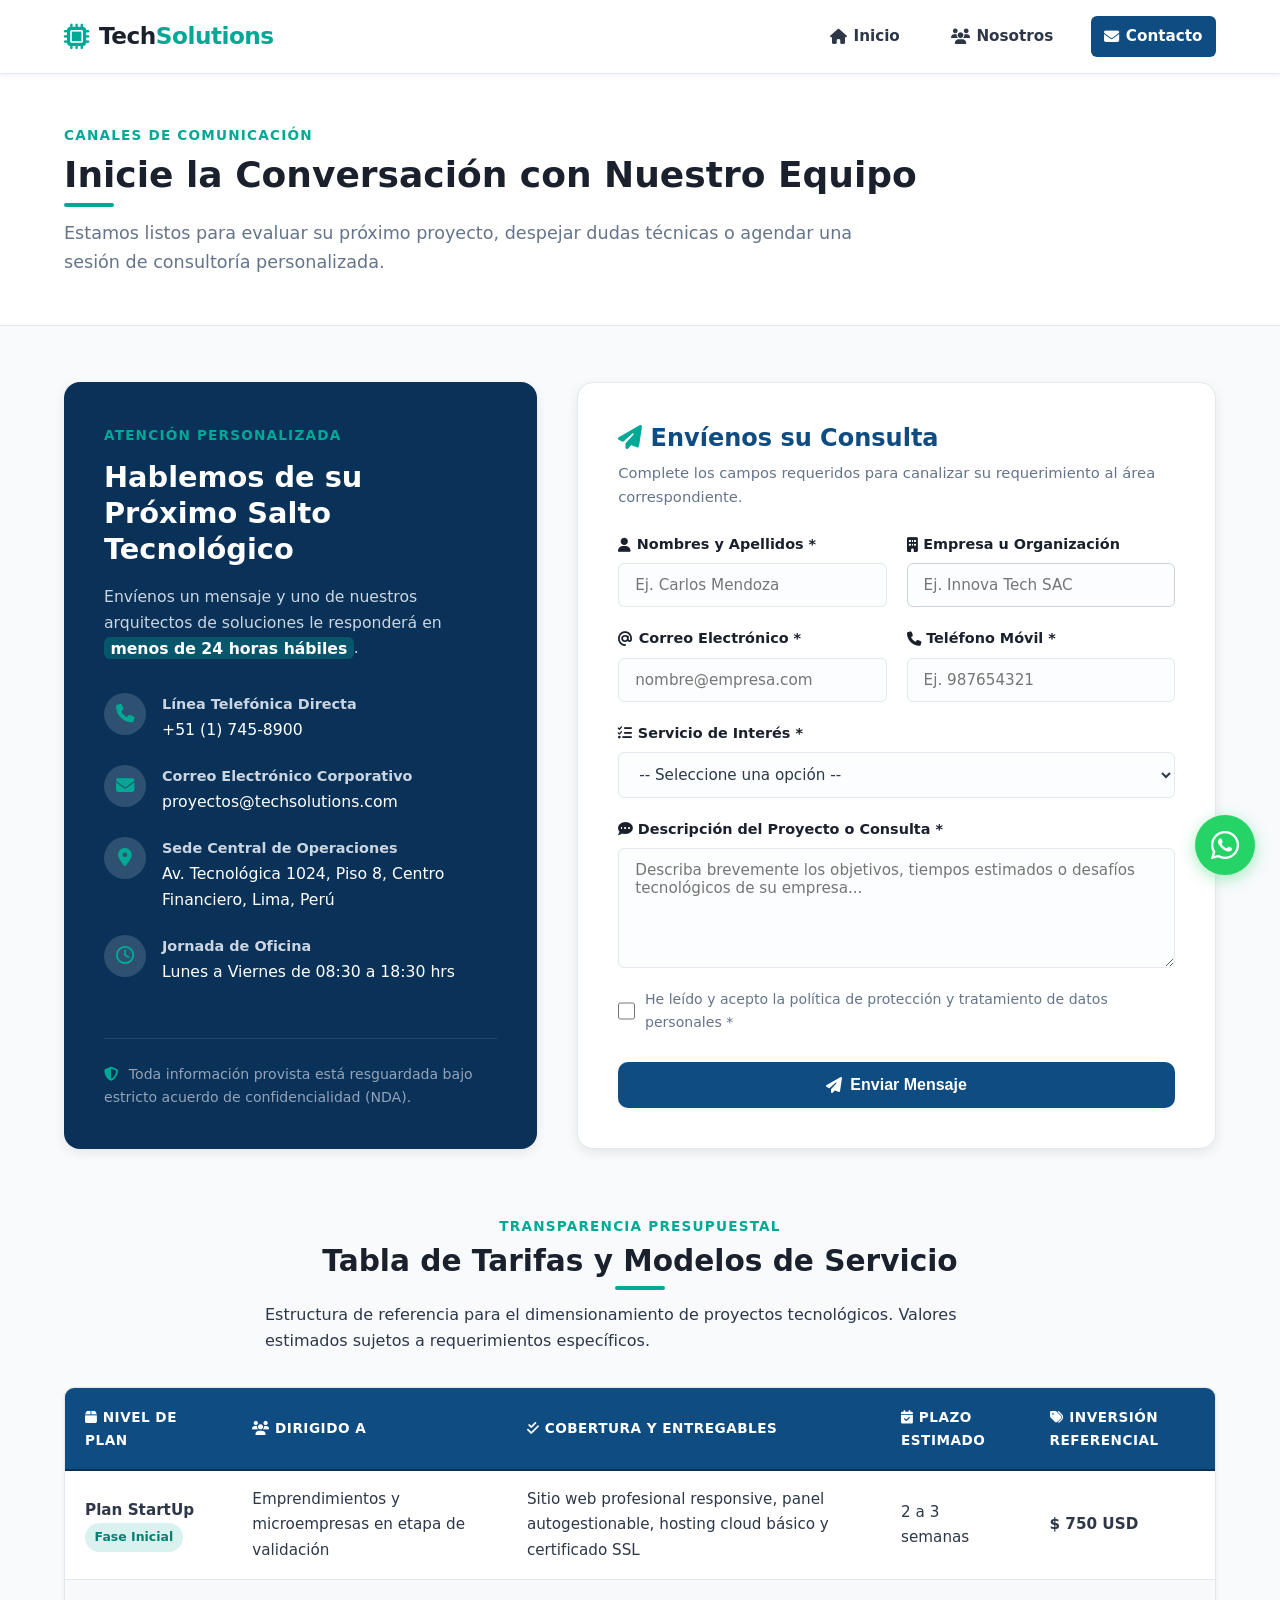
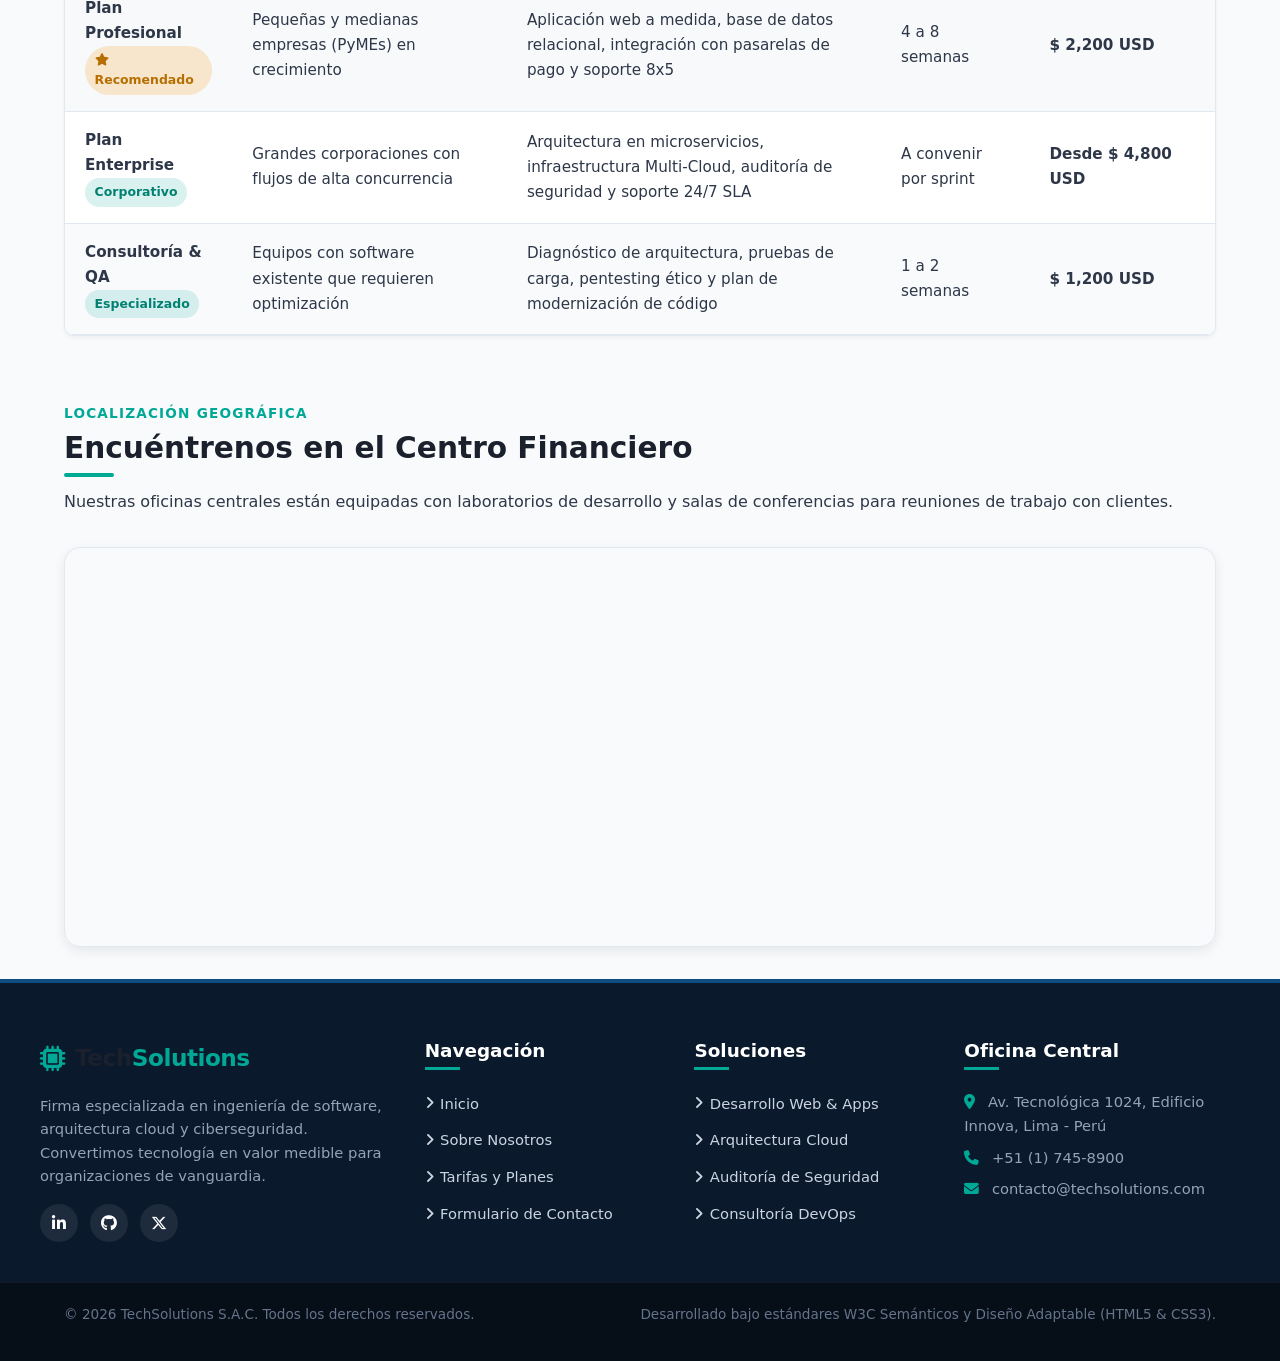
==== proyecto-web/contacto.html @ f9ad928d "Initial commit: Proyecto Web TechSolutions - Examen Final" ====
<!DOCTYPE html>
<html lang="es">
<head>
  <!-- Metadatos Básicos y de Codificación (T02) -->
  <meta charset="UTF-8">
  <meta name="viewport" content="width=device-width, initial-scale=1.0">
  <meta name="description" content="Póngase en contacto con TechSolutions: Consulte nuestros planes de tarifas, solicite una cotización personalizada o visítenos en nuestras oficinas.">
  <meta name="keywords" content="TechSolutions, contacto, cotización, tarifas de desarrollo, presupuesto de software, soporte técnico">
  <meta name="author" content="TechSolutions Inc.">
  
  <title>TechSolutions | Contacto, Tarifas y Ubicación</title>

  <!-- Biblioteca de Íconos Font Awesome (T04) -->
  <link rel="stylesheet" href="https://cdnjs.cloudflare.com/ajax/libs/font-awesome/6.5.1/css/all.min.css" integrity="sha512-DTOQO9RWCH3ppGqcWaEA1BIZOC6xxalwEsw9c2QQeAIftl+Vegovlnee1c9QX4TctnWMn13TZye+giMm8e2LwA==" crossorigin="anonymous" referrerpolicy="no-referrer">

  <!-- Hoja de Estilos Externa Única (T01 - T10) -->
  <link rel="stylesheet" href="css/style.css">
</head>
<body>

  <!-- ======================================================================
       CABECERA Y MENÚ DE NAVEGACIÓN (T05, T06: STICKY, T07: SEMÁNTICA)
       ====================================================================== -->
  <header class="site-header">
    <div class="container header-container">
      <!-- Logotipo Institucional -->
      <a href="index.html" class="brand-logo" aria-label="Página de inicio de TechSolutions">
        <i class="fa-solid fa-microchip"></i>
        <span>Tech<span style="color: var(--color-secondary);">Solutions</span></span>
      </a>

      <!-- Menú de Navegación Interactivo (T05) -->
      <nav class="main-nav" aria-label="Navegación principal">
        <ul>
          <li>
            <a href="index.html">
              <i class="fa-solid fa-house"></i> Inicio
            </a>
          </li>
          <li>
            <a href="nosotros.html">
              <i class="fa-solid fa-users"></i> Nosotros
            </a>
          </li>
          <li>
            <a href="contacto.html" class="active">
              <i class="fa-solid fa-envelope"></i> Contacto
            </a>
          </li>
        </ul>
      </nav>
    </div>
  </header>

  <!-- ======================================================================
       ENCABEZADO DE SECCIÓN / HERO
       ====================================================================== -->
  <section class="about-hero">
    <div class="container">
      <span class="section-tag">Canales de Comunicación</span>
      <h1 class="section-title">Inicie la Conversación con Nuestro Equipo</h1>
      <p style="max-width: 800px; color: var(--color-text-muted); font-size: 1.1rem;">
        Estamos listos para evaluar su próximo proyecto, despejar dudas técnicas o agendar una sesión de consultoría personalizada.
      </p>
    </div>
  </section>

  <!-- ======================================================================
       CONTENIDO PRINCIPAL (T07: MAIN, SECTION, FORMULARIO, TABLA, MAPA)
       ====================================================================== -->
  <main class="container">

    <!-- SECCIÓN 1: DATOS DE CONTACTO Y FORMULARIO (T04, T06, T08) -->
    <section class="contact-layout-grid" aria-label="Formulario y datos de contacto">
      
      <!-- Tarjeta de Información Directa -->
      <div class="contact-info-card">
        <div>
          <span class="section-tag" style="color: var(--color-secondary);">Atención Personalizada</span>
          <h2 style="font-size: 1.8rem; margin-top: 0.5rem;">Hablemos de su Próximo Salto Tecnológico</h2>
          <p style="color: #cbd5e1; font-size: 0.98rem; margin-top: 1rem;">
            Envíenos un mensaje y uno de nuestros arquitectos de soluciones le responderá en <span class="destacado" style="background: rgba(0, 168, 150, 0.3); color: #ffffff;">menos de 24 horas hábiles</span>.
          </p>

          <!-- Métodos de contacto directo con Font Awesome -->
          <ul class="contact-methods">
            <li class="contact-method-item">
              <i class="fa-solid fa-phone"></i>
              <div>
                <strong>Línea Telefónica Directa</strong>
                <span>+51 (1) 745-8900</span>
              </div>
            </li>
            <li class="contact-method-item">
              <i class="fa-solid fa-envelope"></i>
              <div>
                <strong>Correo Electrónico Corporativo</strong>
                <a href="mailto:proyectos@techsolutions.com">proyectos@techsolutions.com</a>
              </div>
            </li>
            <li class="contact-method-item">
              <i class="fa-solid fa-location-dot"></i>
              <div>
                <strong>Sede Central de Operaciones</strong>
                <span>Av. Tecnológica 1024, Piso 8, Centro Financiero, Lima, Perú</span>
              </div>
            </li>
            <li class="contact-method-item">
              <i class="fa-regular fa-clock"></i>
              <div>
                <strong>Jornada de Oficina</strong>
                <span>Lunes a Viernes de 08:30 a 18:30 hrs</span>
              </div>
            </li>
          </ul>
        </div>

        <div style="padding-top: 1.5rem; border-top: 1px solid rgba(255, 255, 255, 0.1);">
          <p style="font-size: 0.88rem; color: #94a3b8; margin: 0;">
            <i class="fa-solid fa-shield-halved" style="color: var(--color-secondary); margin-right: 0.4rem;"></i>
            Toda información provista está resguardada bajo estricto acuerdo de confidencialidad (NDA).
          </p>
        </div>
      </div>

      <!-- Formulario de Contacto (T08: Controles input, select, textarea, label y validaciones nativas) -->
      <div class="form-container">
        <h3 style="color: var(--color-primary); font-size: 1.5rem; margin-bottom: 0.5rem;">
          <i class="fa-solid fa-paper-plane" style="color: var(--color-secondary);"></i> Envíenos su Consulta
        </h3>
        <p style="font-size: 0.92rem; color: var(--color-text-muted); margin-bottom: 1.5rem;">
          Complete los campos requeridos para canalizar su requerimiento al área correspondiente.
        </p>

        <form class="contact-form" action="#" method="POST" onsubmit="event.preventDefault(); alert('¡Gracias por comunicarse con TechSolutions! Hemos recibido su consulta y un especialista lo contactará a la brevedad.');">
          
          <!-- Fila Nombre y Apellidos -->
          <div class="form-group-row">
            <div class="form-group">
              <label for="nombres">
                <i class="fa-solid fa-user"></i> Nombres y Apellidos *
              </label>
              <input 
                type="text" 
                id="nombres" 
                name="nombres" 
                class="form-control" 
                placeholder="Ej. Carlos Mendoza" 
                required 
                minlength="3" 
                maxlength="80" 
                autocomplete="name">
            </div>

            <div class="form-group">
              <label for="empresa">
                <i class="fa-solid fa-building"></i> Empresa u Organización
              </label>
              <input 
                type="text" 
                id="empresa" 
                name="empresa" 
                class="form-control" 
                placeholder="Ej. Innova Tech SAC" 
                autocomplete="organization">
            </div>
          </div>

          <!-- Fila Correo y Teléfono -->
          <div class="form-group-row">
            <div class="form-group">
              <label for="correo">
                <i class="fa-solid fa-at"></i> Correo Electrónico *
              </label>
              <input 
                type="email" 
                id="correo" 
                name="correo" 
                class="form-control" 
                placeholder="nombre@empresa.com" 
                required 
                autocomplete="email">
            </div>

            <div class="form-group">
              <label for="telefono">
                <i class="fa-solid fa-phone"></i> Teléfono Móvil *
              </label>
              <input 
                type="tel" 
                id="telefono" 
                name="telefono" 
                class="form-control" 
                placeholder="Ej. 987654321" 
                pattern="[0-9]{9,15}" 
                title="Ingrese entre 9 y 15 dígitos numéricos" 
                required 
                autocomplete="tel">
            </div>
          </div>

          <!-- Selector de Servicio (<select>) -->
          <div class="form-group">
            <label for="servicio">
              <i class="fa-solid fa-list-check"></i> Servicio de Interés *
            </label>
            <select id="servicio" name="servicio" class="form-control" required>
              <option value="" disabled selected>-- Seleccione una opción --</option>
              <option value="software">Desarrollo de Software a Medida</option>
              <option value="cloud">Cloud Computing &amp; Migración DevOps</option>
              <option value="seguridad">Auditoría de Ciberseguridad &amp; Pentesting</option>
              <option value="datos">Inteligencia Artificial y Analítica de Datos</option>
              <option value="soporte">Soporte Continuo &amp; Mantenimiento IT</option>
              <option value="otro">Otra consulta técnica</option>
            </select>
          </div>

          <!-- Cuadro de Texto (<textarea>) -->
          <div class="form-group">
            <label for="mensaje">
              <i class="fa-solid fa-comment-dots"></i> Descripción del Proyecto o Consulta *
            </label>
            <textarea 
              id="mensaje" 
              name="mensaje" 
              class="form-control" 
              rows="4" 
              placeholder="Describa brevemente los objetivos, tiempos estimados o desafíos tecnológicos de su empresa..." 
              required 
              minlength="15"></textarea>
          </div>

          <!-- Checkbox de Políticas de Privacidad -->
          <label class="checkbox-group">
            <input type="checkbox" id="terminos" name="terminos" required>
            <span>He leído y acepto la política de protección y tratamiento de datos personales *</span>
          </label>

          <!-- Botón de Envío con Efectos y Hover -->
          <button type="submit" class="btn btn-primary" style="margin-top: 0.5rem;">
            <i class="fa-solid fa-paper-plane"></i> Enviar Mensaje
          </button>

        </form>
      </div>

    </section>

    <!-- SECCIÓN 2: TABLA DE TARIFAS Y PLANES (T08: TABLE, THEAD, TBODY) -->
    <section class="pricing-section" aria-label="Planes y tarifas de servicios">
      <div class="section-header text-center">
        <span class="section-tag">Transparencia Presupuestal</span>
        <h2 class="section-title text-center">Tabla de Tarifas y Modelos de Servicio</h2>
        <p style="max-width: 750px; margin: 0 auto;">
          Estructura de referencia para el dimensionamiento de proyectos tecnológicos. Valores estimados sujetos a requerimientos específicos.
        </p>
      </div>

      <!-- Contenedor Responsive para Tabla -->
      <div class="table-responsive" style="margin-top: 2rem;">
        <table class="pricing-table">
          <thead>
            <tr>
              <th scope="col"><i class="fa-solid fa-box"></i> Nivel de Plan</th>
              <th scope="col"><i class="fa-solid fa-users"></i> Dirigido A</th>
              <th scope="col"><i class="fa-solid fa-check-double"></i> Cobertura y Entregables</th>
              <th scope="col"><i class="fa-solid fa-calendar-check"></i> Plazo Estimado</th>
              <th scope="col"><i class="fa-solid fa-tags"></i> Inversión Referencial</th>
            </tr>
          </thead>
          <tbody>
            <tr>
              <td>
                <strong>Plan StartUp</strong><br>
                <span class="pricing-tag">Fase Inicial</span>
              </td>
              <td>Emprendimientos y microempresas en etapa de validación</td>
              <td>Sitio web profesional responsive, panel autogestionable, hosting cloud básico y certificado SSL</td>
              <td>2 a 3 semanas</td>
              <td><strong>$ 750 USD</strong></td>
            </tr>

            <tr style="background-color: rgba(15, 76, 129, 0.03);">
              <td>
                <strong>Plan Profesional</strong><br>
                <span class="pricing-tag featured"><i class="fa-solid fa-star"></i> Recomendado</span>
              </td>
              <td>Pequeñas y medianas empresas (PyMEs) en crecimiento</td>
              <td>Aplicación web a medida, base de datos relacional, integración con pasarelas de pago y soporte 8x5</td>
              <td>4 a 8 semanas</td>
              <td><strong>$ 2,200 USD</strong></td>
            </tr>

            <tr>
              <td>
                <strong>Plan Enterprise</strong><br>
                <span class="pricing-tag">Corporativo</span>
              </td>
              <td>Grandes corporaciones con flujos de alta concurrencia</td>
              <td>Arquitectura en microservicios, infraestructura Multi-Cloud, auditoría de seguridad y soporte 24/7 SLA</td>
              <td>A convenir por sprint</td>
              <td><strong>Desde $ 4,800 USD</strong></td>
            </tr>

            <tr>
              <td>
                <strong>Consultoría &amp; QA</strong><br>
                <span class="pricing-tag">Especializado</span>
              </td>
              <td>Equipos con software existente que requieren optimización</td>
              <td>Diagnóstico de arquitectura, pruebas de carga, pentesting ético y plan de modernización de código</td>
              <td>1 a 2 semanas</td>
              <td><strong>$ 1,200 USD</strong></td>
            </tr>
          </tbody>
        </table>
      </div>
    </section>

    <!-- SECCIÓN 3: MAPA INTERACTIVO GOOGLE MAPS (T07 & T08: IFRAME) -->
    <section class="map-section" aria-label="Ubicación física en el mapa">
      <div class="section-header">
        <span class="section-tag">Localización Geográfica</span>
        <h2 class="section-title">Encuéntrenos en el Centro Financiero</h2>
        <p>
          Nuestras oficinas centrales están equipadas con laboratorios de desarrollo y salas de conferencias para reuniones de trabajo con clientes.
        </p>
      </div>

      <!-- Iframe de Google Maps -->
      <div class="map-wrapper">
        <iframe 
          src="https://www.google.com/maps/embed?pb=!1m18!1m12!1m3!1d3901.4428054948834!2d-77.03452652399238!3d-12.096924442562473!2m3!1f0!2f0!3f0!3m2!1i1024!2i768!4f13.1!3m3!1m2!1s0x9105c86510d9f7ad%3A0x6b7724128eb01e4a!2sSan%20Isidro%20Financiero%2C%20Lima!5e0!3m2!1ses!2spe!4v1700000000000!5m2!1ses!2spe" 
          title="Ubicación de las oficinas centrales de TechSolutions en Google Maps" 
          allowfullscreen="" 
          loading="lazy" 
          referrerpolicy="no-referrer-when-downgrade">
        </iframe>
      </div>
    </section>

  </main>

  <!-- ======================================================================
       BOTÓN FLOTANTE DE WHATSAPP (T06: POSITION FIXED)
       ====================================================================== -->
  <a 
    href="https://wa.me/51999999999?text=Hola%20TechSolutions,%20deseo%20solicitar%20un%20presupuesto%20o%20cotización" 
    class="whatsapp-float" 
    target="_blank" 
    rel="noopener noreferrer" 
    title="Chatear por WhatsApp con un especialista" 
    aria-label="Contactar por WhatsApp">
    <i class="fa-brands fa-whatsapp"></i>
  </a>

  <!-- ======================================================================
       PIE DE PÁGINA INSTITUCIONAL (T07: FOOTER, T05: ENLACES)
       ====================================================================== -->
  <footer class="site-footer">
    <div class="container footer-top">
      <div class="footer-grid">
        
        <!-- Columna 1: Perfil Corporativo -->
        <div class="footer-col">
          <div class="brand-logo" style="color: #ffffff; margin-bottom: 1rem;">
            <i class="fa-solid fa-microchip" style="color: var(--color-secondary);"></i>
            <span>Tech<span style="color: var(--color-secondary);">Solutions</span></span>
          </div>
          <p>
            Firma especializada en ingeniería de software, arquitectura cloud y ciberseguridad. Convertimos tecnología en valor medible para organizaciones de vanguardia.
          </p>
          <div class="footer-social-links">
            <a href="https://linkedin.com" target="_blank" rel="noopener noreferrer" class="social-icon" aria-label="LinkedIn">
              <i class="fa-brands fa-linkedin-in"></i>
            </a>
            <a href="https://github.com" target="_blank" rel="noopener noreferrer" class="social-icon" aria-label="GitHub">
              <i class="fa-brands fa-github"></i>
            </a>
            <a href="https://twitter.com" target="_blank" rel="noopener noreferrer" class="social-icon" aria-label="Twitter X">
              <i class="fa-brands fa-x-twitter"></i>
            </a>
          </div>
        </div>

        <!-- Columna 2: Navegación Rápida -->
        <div class="footer-col">
          <h3>Navegación</h3>
          <ul class="footer-links">
            <li><a href="index.html"><i class="fa-solid fa-angle-right"></i> Inicio</a></li>
            <li><a href="nosotros.html"><i class="fa-solid fa-angle-right"></i> Sobre Nosotros</a></li>
            <li><a href="contacto.html"><i class="fa-solid fa-angle-right"></i> Tarifas y Planes</a></li>
            <li><a href="contacto.html"><i class="fa-solid fa-angle-right"></i> Formulario de Contacto</a></li>
          </ul>
        </div>

        <!-- Columna 3: Servicios Destacados -->
        <div class="footer-col">
          <h3>Soluciones</h3>
          <ul class="footer-links">
            <li><a href="index.html"><i class="fa-solid fa-angle-right"></i> Desarrollo Web &amp; Apps</a></li>
            <li><a href="index.html"><i class="fa-solid fa-angle-right"></i> Arquitectura Cloud</a></li>
            <li><a href="index.html"><i class="fa-solid fa-angle-right"></i> Auditoría de Seguridad</a></li>
            <li><a href="index.html"><i class="fa-solid fa-angle-right"></i> Consultoría DevOps</a></li>
          </ul>
        </div>

        <!-- Columna 4: Contacto Institucional -->
        <div class="footer-col">
          <h3>Oficina Central</h3>
          <p style="margin-bottom: 0.5rem;">
            <i class="fa-solid fa-location-dot" style="color: var(--color-secondary); margin-right: 0.5rem;"></i>
            Av. Tecnológica 1024, Edificio Innova, Lima - Perú
          </p>
          <p style="margin-bottom: 0.5rem;">
            <i class="fa-solid fa-phone" style="color: var(--color-secondary); margin-right: 0.5rem;"></i>
            +51 (1) 745-8900
          </p>
          <p>
            <i class="fa-solid fa-envelope" style="color: var(--color-secondary); margin-right: 0.5rem;"></i>
            contacto@techsolutions.com
          </p>
        </div>

      </div>
    </div>

    <!-- Subpie de Copyright -->
    <div class="footer-bottom">
      <div class="container footer-bottom-content">
        <p>&copy; 2026 TechSolutions S.A.C. Todos los derechos reservados.</p>
        <p>Desarrollado bajo estándares W3C Semánticos y Diseño Adaptable (HTML5 &amp; CSS3).</p>
      </div>
    </div>
  </footer>

</body>
</html>
---- proyecto-web/css/style.css ----
/* ==========================================================================
   TechSolutions - Hoja de Estilos Principal (style.css)
   Cumplimiento de Temas T01 al T10:
   - T01 & T10: Reseteo global, variables CSS (:root), CSS Grid, Flexbox y Media Queries.
   - T02 & T03: Tipografía, jerarquía visual, line-height, text-align y resaltados.
   - T04: Bordes, border-radius, box-shadow e integración de íconos.
   - T05: Menús interactivos, hipervínculos y listas estilizadas.
   - T06: Los 5 tipos de posicionamiento (static, relative, absolute, fixed, sticky),
     transiciones, transform (scale, translate), opacidad y filter: grayscale().
   - T07 & T08: Semántica, contenedores iframe, maquetación de formularios y tablas.
   ========================================================================== */

/* --------------------------------------------------------------------------
   T01 & T10: VARIABLES CSS (:root) Y RESETEO GLOBAL
   -------------------------------------------------------------------------- */
:root {
  /* Paleta de colores corporativos */
  --color-primary: #0f4c81;        /* Azul corporativo clásico */
  --color-primary-dark: #0a3258;   /* Azul oscuro para estados hover y contrastes */
  --color-primary-light: #e8f1f8;  /* Azul tenue para fondos suaves */
  --color-secondary: #00a896;      /* Turquesa tecnológico / acento secundario */
  --color-secondary-dark: #028072; /* Turquesa oscuro */
  --color-accent: #f39c12;         /* Naranja para llamadas a la acción y avisos */
  --color-whatsapp: #25d366;       /* Color oficial de WhatsApp */
  --color-whatsapp-dark: #128c7e;

  /* Colores neutros y de interfaz */
  --color-bg: #f8fafc;             /* Fondo general de la página */
  --color-surface: #ffffff;        /* Fondo de tarjetas, tablas y contenedores */
  --color-text: #2d3748;           /* Color principal para párrafos y lecturas */
  --color-text-muted: #64748b;     /* Texto secundario y etiquetas auxiliares */
  --color-heading: #1a202c;        /* Color oscuro para encabezados */
  --color-border: #e2e8f0;         /* Bordes de tarjetas y tablas */
  --color-border-focus: #0f4c81;   /* Borde para inputs en foco */

  /* Tipografías y medidas */
  --font-family: 'Segoe UI', system-ui, -apple-system, BlinkMacSystemFont, Roboto, sans-serif;
  --line-height-base: 1.65;
  --radius-sm: 6px;
  --radius-md: 10px;
  --radius-lg: 16px;
  --radius-full: 9999px;

  /* Sombras predefinidas */
  --shadow-sm: 0 2px 4px rgba(0, 0, 0, 0.05);
  --shadow-md: 0 4px 12px rgba(0, 0, 0, 0.08);
  --shadow-lg: 0 10px 25px rgba(15, 76, 129, 0.12);
  --shadow-xl: 0 20px 35px rgba(0, 0, 0, 0.15);

  /* Transiciones */
  --transition-fast: 0.2s ease-in-out;
  --transition-normal: 0.3s ease-in-out;
  --transition-slow: 0.5s ease-in-out;
}

/* Reseteo global de caja y márgenes */
*,
*::before,
*::after {
  box-sizing: border-box;
  margin: 0;
  padding: 0;
}

html {
  scroll-behavior: smooth;
  font-size: 16px;
}

body {
  font-family: var(--font-family);
  background-color: var(--color-bg);
  color: var(--color-text);
  line-height: var(--line-height-base);
  min-height: 100vh;
  display: flex;
  flex-direction: column;
}

/* Contenedor centralizado para mantener el orden */
.container {
  width: 100%;
  max-width: 1200px;
  margin-left: auto;
  margin-right: auto;
  padding-left: 1.5rem;
  padding-right: 1.5rem;
}

/* --------------------------------------------------------------------------
   T03: TIPOGRAFÍA, ENCABEZADOS Y TEXTOS RESALTADOS
   -------------------------------------------------------------------------- */
h1, h2, h3, h4 {
  color: var(--color-heading);
  font-weight: 700;
  line-height: 1.25;
  margin-bottom: 0.75rem;
}

h1 { font-size: 2.25rem; }
h2 { font-size: 1.85rem; }
h3 { font-size: 1.4rem; }
h4 { font-size: 1.15rem; }

p {
  margin-bottom: 1rem;
  text-align: left;
  line-height: var(--line-height-base);
}

.text-justify {
  text-align: justify;
}

.text-center {
  text-align: center;
}

/* Resaltado requerido por rúbrica: <span class="destacado"> */
.destacado {
  background: linear-gradient(120deg, rgba(243, 156, 18, 0.2) 0%, rgba(243, 156, 18, 0.35) 100%);
  padding: 0.1rem 0.4rem;
  border-radius: var(--radius-sm);
  font-weight: 600;
  color: #b76e00;
}

a {
  color: var(--color-primary);
  text-decoration: none;
  transition: color var(--transition-fast);
}

a:hover {
  color: var(--color-secondary);
}

img {
  max-width: 100%;
  height: auto;
  display: block;
}

/* --------------------------------------------------------------------------
   T06: DEMOSTRACIÓN DE LOS 5 TIPOS DE POSICIONAMIENTO CSS
   1. static: Flujo natural del documento (declarado explícitamente).
   2. relative: Contenedores con referencia de posicionamiento.
   3. absolute: Insignias, etiquetas y adornos anclados a ancestros relativos.
   4. fixed: Botón flotante permanente en la ventana (WhatsApp).
   5. sticky: Cabecera principal y barra lateral que se fija al hacer scroll.
   -------------------------------------------------------------------------- */

/* 1. Posicionamiento STATIC (T06) */
.pos-static-demo {
  position: static;
  background-color: var(--color-primary-light);
  padding: 0.5rem 1rem;
  border-left: 4px solid var(--color-primary);
  font-size: 0.9rem;
  margin-bottom: 1.5rem;
  border-radius: 0 var(--radius-sm) var(--radius-sm) 0;
}

/* 2. Posicionamiento RELATIVE (T06) */
.pos-relative-box {
  position: relative;
  overflow: hidden;
}

/* 3. Posicionamiento ABSOLUTE (T06) */
.badge-absolute {
  position: absolute;
  top: 15px;
  right: 15px;
  background-color: var(--color-accent);
  color: #ffffff;
  padding: 0.3rem 0.75rem;
  border-radius: var(--radius-full);
  font-size: 0.75rem;
  font-weight: 700;
  text-transform: uppercase;
  letter-spacing: 0.5px;
  box-shadow: var(--shadow-sm);
  z-index: 2;
}

/* 4. Posicionamiento FIXED (T06): Botón Flotante WhatsApp */
.whatsapp-float {
  position: fixed;
  bottom: 25px;
  right: 25px;
  width: 60px;
  height: 60px;
  background-color: var(--color-whatsapp);
  color: #ffffff;
  border-radius: 50%;
  display: flex;
  align-items: center;
  justify-content: center;
  font-size: 2rem;
  box-shadow: 0 4px 15px rgba(37, 211, 102, 0.4);
  z-index: 1000;
  transition: transform var(--transition-normal), background-color var(--transition-fast), box-shadow var(--transition-normal);
  text-decoration: none;
}

.whatsapp-float:hover {
  background-color: var(--color-whatsapp-dark);
  color: #ffffff;
  /* Transformaciones combinadas scale y translate */
  transform: translateY(-4px) scale(1.08);
  box-shadow: 0 8px 25px rgba(37, 211, 102, 0.6);
}

.whatsapp-float:focus {
  outline: 3px solid #1ebe5d;
  outline-offset: 3px;
}

/* 5. Posicionamiento STICKY (T06): Cabecera y Barra Lateral */
.site-header {
  position: sticky;
  top: 0;
  z-index: 900;
  background-color: #ffffff;
  box-shadow: var(--shadow-sm);
  border-bottom: 1px solid var(--color-border);
  transition: all var(--transition-normal);
}

.sticky-sidebar {
  position: sticky;
  top: 90px;
}

/* --------------------------------------------------------------------------
   CABECERA (<header>) Y NAVEGACIÓN (<nav>) - T05 & T07
   -------------------------------------------------------------------------- */
.header-container {
  display: flex;
  align-items: center;
  justify-content: space-between;
  padding-top: 1rem;
  padding-bottom: 1rem;
}

.brand-logo {
  display: flex;
  align-items: center;
  gap: 0.6rem;
  color: var(--color-primary);
  font-size: 1.45rem;
  font-weight: 800;
  text-decoration: none;
  letter-spacing: -0.5px;
}

.brand-logo i {
  color: var(--color-secondary);
  font-size: 1.6rem;
}

.brand-logo span {
  color: var(--color-heading);
}

.main-nav ul {
  display: flex;
  list-style: none;
  gap: 1.5rem;
  align-items: center;
}

.main-nav a {
  display: inline-flex;
  align-items: center;
  gap: 0.4rem;
  font-weight: 600;
  font-size: 0.95rem;
  color: var(--color-text);
  padding: 0.5rem 0.85rem;
  border-radius: var(--radius-sm);
  transition: color var(--transition-fast), background-color var(--transition-fast), transform var(--transition-fast);
}

.main-nav a:hover {
  color: var(--color-primary);
  background-color: var(--color-primary-light);
  transform: translateY(-2px);
}

.main-nav a:focus {
  outline: 2px solid var(--color-primary);
  outline-offset: 2px;
}

/* Clase de enlace activo */
.main-nav a.active {
  color: #ffffff;
  background-color: var(--color-primary);
}

.main-nav a.active:hover {
  color: #ffffff;
  background-color: var(--color-primary-dark);
}

/* --------------------------------------------------------------------------
   T04 & T06: BOTONES Y ELEMENTOS DE ACCIÓN
   -------------------------------------------------------------------------- */
.btn {
  display: inline-flex;
  align-items: center;
  justify-content: center;
  gap: 0.5rem;
  padding: 0.75rem 1.6rem;
  font-size: 1rem;
  font-weight: 600;
  border-radius: var(--radius-md);
  border: 2px solid transparent;
  cursor: pointer;
  text-decoration: none;
  transition: all var(--transition-normal);
  box-shadow: var(--shadow-sm);
}

.btn-primary {
  background-color: var(--color-primary);
  color: #ffffff;
}

.btn-primary:hover {
  background-color: var(--color-primary-dark);
  color: #ffffff;
  transform: translateY(-3px) scale(1.02);
  box-shadow: var(--shadow-md);
}

.btn-primary:focus {
  outline: 3px solid rgba(15, 76, 129, 0.4);
  outline-offset: 2px;
}

.btn-secondary {
  background-color: var(--color-secondary);
  color: #ffffff;
}

.btn-secondary:hover {
  background-color: var(--color-secondary-dark);
  color: #ffffff;
  transform: translateY(-3px) scale(1.02);
  box-shadow: var(--shadow-md);
}

.btn-outline {
  background-color: transparent;
  border-color: var(--color-primary);
  color: var(--color-primary);
}

.btn-outline:hover {
  background-color: var(--color-primary);
  color: #ffffff;
  transform: translateY(-2px);
}

/* --------------------------------------------------------------------------
   PÁGINA PRINCIPAL (index.html) - ESTRUCTURA Y COMPONENTES
   -------------------------------------------------------------------------- */
/* Banner Principal (Hero Section) */
.hero-section {
  position: relative;
  background: linear-gradient(135deg, #0a2540 0%, #0f4c81 70%, #00a896 100%);
  color: #ffffff;
  padding: 4.5rem 0;
  text-align: center;
  overflow: hidden;
}

.hero-content {
  max-width: 820px;
  margin: 0 auto;
}

.hero-section h1 {
  color: #ffffff;
  font-size: 2.85rem;
  margin-bottom: 1.25rem;
  letter-spacing: -0.5px;
}

.hero-section p {
  font-size: 1.2rem;
  color: #e2e8f0;
  margin-bottom: 2rem;
  line-height: 1.7;
}

.hero-actions {
  display: flex;
  justify-content: center;
  gap: 1.25rem;
  flex-wrap: wrap;
}

/* Disposición general en Grid con barra lateral (<aside>) */
.main-layout-grid {
  display: grid;
  grid-template-columns: 2.6fr 1fr;
  gap: 2.5rem;
  margin: 3.5rem 0;
  align-items: start;
}

.section-header {
  margin-bottom: 2rem;
}

.section-tag {
  display: inline-block;
  color: var(--color-secondary);
  font-size: 0.85rem;
  font-weight: 700;
  text-transform: uppercase;
  letter-spacing: 1.2px;
  margin-bottom: 0.35rem;
}

.section-title {
  position: relative;
  padding-bottom: 0.6rem;
}

.section-title::after {
  content: '';
  position: absolute;
  bottom: 0;
  left: 0;
  width: 50px;
  height: 4px;
  background-color: var(--color-secondary);
  border-radius: var(--radius-full);
}

.section-title.text-center::after {
  left: 50%;
  transform: translateX(-50%);
}

/* Cuadrícula de Servicios (CSS Grid) */
.services-grid {
  display: grid;
  grid-template-columns: repeat(2, 1fr);
  gap: 1.5rem;
  margin-top: 1.5rem;
}

/* Tarjetas de Servicios (<article>) con bordes, sombras y transformaciones */
.service-card {
  position: relative; /* Para posición del badge */
  background-color: var(--color-surface);
  border: 1px solid var(--color-border);
  border-radius: var(--radius-lg);
  padding: 1.85rem;
  box-shadow: var(--shadow-sm);
  transition: transform var(--transition-normal), box-shadow var(--transition-normal), border-color var(--transition-normal);
  display: flex;
  flex-direction: column;
}

.service-card:hover {
  transform: translateY(-6px) scale(1.01);
  box-shadow: var(--shadow-lg);
  border-color: rgba(15, 76, 129, 0.3);
}

.service-icon {
  width: 55px;
  height: 55px;
  background-color: var(--color-primary-light);
  color: var(--color-primary);
  display: flex;
  align-items: center;
  justify-content: center;
  border-radius: var(--radius-md);
  font-size: 1.6rem;
  margin-bottom: 1.25rem;
  transition: background-color var(--transition-fast), color var(--transition-fast);
}

.service-card:hover .service-icon {
  background-color: var(--color-primary);
  color: #ffffff;
}

.service-card h3 {
  font-size: 1.25rem;
  margin-bottom: 0.6rem;
}

.service-card p {
  color: var(--color-text-muted);
  font-size: 0.95rem;
  margin-bottom: 1.2rem;
  flex-grow: 1;
}

/* Barra Lateral (<aside>) */
.sidebar {
  display: flex;
  flex-direction: column;
  gap: 1.75rem;
}

.sidebar-widget {
  background-color: var(--color-surface);
  border: 1px solid var(--color-border);
  border-radius: var(--radius-md);
  padding: 1.5rem;
  box-shadow: var(--shadow-sm);
}

.sidebar-widget h3 {
  font-size: 1.15rem;
  display: flex;
  align-items: center;
  gap: 0.5rem;
  border-bottom: 2px solid var(--color-primary-light);
  padding-bottom: 0.75rem;
  margin-bottom: 1rem;
  color: var(--color-primary);
}

.sidebar-news-list {
  list-style: none;
}

.sidebar-news-list li {
  padding: 0.6rem 0;
  border-bottom: 1px dashed var(--color-border);
  font-size: 0.9rem;
}

.sidebar-news-list li:last-child {
  border-bottom: none;
}

.sidebar-news-list a {
  display: flex;
  align-items: center;
  gap: 0.4rem;
  color: var(--color-text);
  font-weight: 500;
}

.sidebar-news-list a:hover {
  color: var(--color-primary);
  transform: translateX(4px);
}

/* Sección Multimedia: Contenedor Adaptable para Iframe de YouTube (T07 & T08) */
.media-section {
  background-color: var(--color-surface);
  border-radius: var(--radius-lg);
  padding: 2.5rem;
  margin: 3rem 0;
  border: 1px solid var(--color-border);
  box-shadow: var(--shadow-sm);
}

.video-responsive-wrapper {
  position: relative;
  width: 100%;
  padding-bottom: 56.25%; /* Relación de aspecto 16:9 */
  height: 0;
  overflow: hidden;
  border-radius: var(--radius-md);
  box-shadow: var(--shadow-md);
  background-color: #000000;
}

.video-responsive-wrapper iframe {
  position: absolute;
  top: 0;
  left: 0;
  width: 100%;
  height: 100%;
  border: 0;
}

/* --------------------------------------------------------------------------
   PÁGINA INSTITUCIONAL (nosotros.html) - HISTORIA, VALORES, PROCESO
   -------------------------------------------------------------------------- */
.about-hero {
  background-color: #ffffff;
  padding: 3rem 0 2rem;
  border-bottom: 1px solid var(--color-border);
}

.about-intro-grid {
  display: grid;
  grid-template-columns: 1.2fr 1fr;
  gap: 3rem;
  align-items: center;
  margin: 3rem 0;
}

/* Imagen institucional con efecto de filtro grayscale (T06) */
.image-wrapper {
  position: relative;
  overflow: hidden;
  border-radius: var(--radius-lg);
  box-shadow: var(--shadow-lg);
  border: 4px solid #ffffff;
}

.img-institucional {
  width: 100%;
  height: 380px;
  object-fit: cover;
  /* Filtro de escala de grises con transición hacia color completo en hover */
  filter: grayscale(85%);
  transition: filter var(--transition-slow), transform var(--transition-slow);
}

.image-wrapper:hover .img-institucional {
  filter: grayscale(0%);
  transform: scale(1.04);
}

.image-caption {
  position: absolute;
  bottom: 0;
  left: 0;
  right: 0;
  background: linear-gradient(to top, rgba(10, 37, 64, 0.9), transparent);
  color: #ffffff;
  padding: 1.5rem 1rem 0.75rem;
  font-size: 0.85rem;
  text-align: center;
}

/* Sección Misión y Visión (Flexbox / Grid) */
.mission-vision-grid {
  display: grid;
  grid-template-columns: repeat(2, 1fr);
  gap: 2rem;
  margin: 3rem 0;
}

.mv-card {
  background-color: var(--color-surface);
  padding: 2.2rem;
  border-radius: var(--radius-md);
  border-left: 5px solid var(--color-secondary);
  box-shadow: var(--shadow-sm);
  transition: transform var(--transition-normal), box-shadow var(--transition-normal);
}

.mv-card:hover {
  transform: translateY(-4px);
  box-shadow: var(--shadow-md);
}

.mv-card h3 {
  display: flex;
  align-items: center;
  gap: 0.6rem;
  color: var(--color-primary);
  margin-bottom: 1rem;
}

/* Listas ordenadas y desordenadas (T05) */
.values-list {
  list-style: none; /* Personalización con íconos */
  display: grid;
  grid-template-columns: repeat(2, 1fr);
  gap: 1.25rem;
  margin-top: 1.5rem;
}

.values-list li {
  background-color: var(--color-surface);
  padding: 1.25rem;
  border-radius: var(--radius-md);
  border: 1px solid var(--color-border);
  box-shadow: var(--shadow-sm);
  display: flex;
  align-items: flex-start;
  gap: 0.85rem;
  transition: transform var(--transition-fast), border-color var(--transition-fast);
}

.values-list li:hover {
  transform: translateY(-3px);
  border-color: var(--color-secondary);
}

.values-list li i {
  color: var(--color-secondary);
  font-size: 1.25rem;
  margin-top: 0.2rem;
}

/* Lista ordenada estilizada para proceso de trabajo (<ol>) */
.process-list {
  list-style: none;
  counter-reset: step-counter;
  display: grid;
  grid-template-columns: repeat(auto-fit, minmax(200px, 1fr));
  gap: 1.5rem;
  margin-top: 2rem;
}

.process-step {
  counter-increment: step-counter;
  background-color: var(--color-surface);
  border-radius: var(--radius-md);
  padding: 1.75rem 1.25rem;
  border: 1px solid var(--color-border);
  box-shadow: var(--shadow-sm);
  position: relative;
  text-align: center;
  transition: transform var(--transition-normal), box-shadow var(--transition-normal);
}

.process-step:hover {
  transform: translateY(-5px);
  box-shadow: var(--shadow-md);
}

.step-number {
  width: 45px;
  height: 45px;
  background-color: var(--color-primary);
  color: #ffffff;
  border-radius: 50%;
  display: flex;
  align-items: center;
  justify-content: center;
  font-size: 1.2rem;
  font-weight: 700;
  margin: 0 auto 1rem;
  box-shadow: var(--shadow-sm);
}

.process-step h4 {
  color: var(--color-primary);
  margin-bottom: 0.5rem;
}

.process-step p {
  font-size: 0.88rem;
  color: var(--color-text-muted);
  margin-bottom: 0;
}

/* Ventajas Competitivas */
.advantages-grid {
  display: grid;
  grid-template-columns: repeat(3, 1fr);
  gap: 1.5rem;
  margin-top: 1.5rem;
}

.advantage-item {
  background-color: var(--color-surface);
  padding: 1.5rem;
  border-radius: var(--radius-md);
  border: 1px solid var(--color-border);
  text-align: center;
}

.advantage-item i {
  font-size: 2rem;
  color: var(--color-secondary);
  margin-bottom: 0.75rem;
}

/* --------------------------------------------------------------------------
   PÁGINA DE CONTACTO (contacto.html) - FORMULARIOS, TABLAS Y MAPA (T08)
   -------------------------------------------------------------------------- */
.contact-layout-grid {
  display: grid;
  grid-template-columns: 1fr 1.35fr;
  gap: 2.5rem;
  margin: 3.5rem 0;
}

/* Información de Contacto Directo */
.contact-info-card {
  background-color: var(--color-primary-dark);
  color: #ffffff;
  padding: 2.5rem;
  border-radius: var(--radius-lg);
  box-shadow: var(--shadow-md);
  display: flex;
  flex-direction: column;
  justify-content: space-between;
}

.contact-info-card h2,
.contact-info-card h3 {
  color: #ffffff;
}

.contact-methods {
  list-style: none;
  margin: 2rem 0;
  display: flex;
  flex-direction: column;
  gap: 1.35rem;
}

.contact-method-item {
  display: flex;
  align-items: flex-start;
  gap: 1rem;
}

.contact-method-item i {
  background-color: rgba(255, 255, 255, 0.15);
  width: 42px;
  height: 42px;
  border-radius: 50%;
  display: flex;
  align-items: center;
  justify-content: center;
  font-size: 1.15rem;
  color: var(--color-secondary);
  flex-shrink: 0;
}

.contact-method-item strong {
  display: block;
  font-size: 0.9rem;
  color: #cbd5e1;
}

.contact-method-item span,
.contact-method-item a {
  color: #ffffff;
  font-size: 0.98rem;
}

.contact-method-item a:hover {
  color: var(--color-secondary);
  text-decoration: underline;
}

/* Formulario de Contacto (T04, T06, T08) */
.form-container {
  background-color: var(--color-surface);
  border: 1px solid var(--color-border);
  border-radius: var(--radius-lg);
  padding: 2.5rem;
  box-shadow: var(--shadow-md);
}

.contact-form {
  display: flex;
  flex-direction: column;
  gap: 1.25rem;
}

.form-group {
  display: flex;
  flex-direction: column;
  gap: 0.4rem;
}

.form-group-row {
  display: grid;
  grid-template-columns: 1fr 1fr;
  gap: 1.25rem;
}

.form-group label {
  font-size: 0.9rem;
  font-weight: 600;
  color: var(--color-heading);
  display: flex;
  align-items: center;
  gap: 0.35rem;
}

/* Inputs, Selects y Textarea con :focus y validaciones */
.form-control {
  width: 100%;
  padding: 0.75rem 1rem;
  font-family: inherit;
  font-size: 0.95rem;
  color: var(--color-text);
  background-color: #fcfdfe;
  border: 1.5px solid var(--color-border);
  border-radius: var(--radius-sm);
  transition: border-color var(--transition-fast), box-shadow var(--transition-fast), background-color var(--transition-fast);
}

.form-control:focus {
  outline: none;
  border-color: var(--color-primary);
  background-color: #ffffff;
  box-shadow: 0 0 0 3px rgba(15, 76, 129, 0.15);
}

/* Feedback visual sutil al escribir */
.form-control:valid {
  border-color: #cbd5e1;
}

textarea.form-control {
  resize: vertical;
  min-height: 120px;
}

.checkbox-group {
  display: flex;
  align-items: center;
  gap: 0.6rem;
  font-size: 0.88rem;
  color: var(--color-text-muted);
  cursor: pointer;
}

.checkbox-group input[type="checkbox"] {
  width: 18px;
  height: 18px;
  accent-color: var(--color-primary);
  cursor: pointer;
}

/* Tabla de Tarifas Estructurada (T08) */
.pricing-section {
  margin: 4rem 0;
}

.table-responsive {
  width: 100%;
  overflow-x: auto;
  border-radius: var(--radius-md);
  box-shadow: var(--shadow-sm);
  border: 1px solid var(--color-border);
  background-color: var(--color-surface);
}

.pricing-table {
  width: 100%;
  border-collapse: collapse;
  text-align: left;
  font-size: 0.95rem;
}

.pricing-table thead {
  background-color: var(--color-primary);
  color: #ffffff;
}

.pricing-table th {
  padding: 1.15rem 1.25rem;
  font-weight: 700;
  text-transform: uppercase;
  font-size: 0.85rem;
  letter-spacing: 0.5px;
  border-bottom: 2px solid var(--color-primary-dark);
}

.pricing-table td {
  padding: 1rem 1.25rem;
  border-bottom: 1px solid var(--color-border);
  color: var(--color-text);
  vertical-align: middle;
}

/* Efecto cebra y hover en filas de tabla */
.pricing-table tbody tr:nth-child(even) {
  background-color: #f8fafc;
}

.pricing-table tbody tr:hover {
  background-color: var(--color-primary-light);
  transition: background-color var(--transition-fast);
}

.pricing-tag {
  display: inline-block;
  padding: 0.25rem 0.6rem;
  border-radius: var(--radius-full);
  font-size: 0.78rem;
  font-weight: 700;
  background-color: rgba(0, 168, 150, 0.15);
  color: var(--color-secondary-dark);
}

.pricing-tag.featured {
  background-color: rgba(243, 156, 18, 0.2);
  color: #b76e00;
}

/* Mapa Interactivo Google Maps (T07 & T08) */
.map-section {
  margin: 3.5rem 0 2rem;
}

.map-wrapper {
  width: 100%;
  height: 400px;
  border-radius: var(--radius-lg);
  overflow: hidden;
  box-shadow: var(--shadow-md);
  border: 1px solid var(--color-border);
}

.map-wrapper iframe {
  width: 100%;
  height: 100%;
  border: 0;
}

/* --------------------------------------------------------------------------
   PIE DE PÁGINA (<footer>) - T05 & T07
   -------------------------------------------------------------------------- */
.site-footer {
  background-color: #0b192c;
  color: #cbd5e1;
  margin-top: auto;
  border-top: 4px solid var(--color-primary);
}

.footer-top {
  padding: 3.5rem 0 2.5rem;
}

.footer-grid {
  display: grid;
  grid-template-columns: 1.5fr 1fr 1fr 1.2fr;
  gap: 2.5rem;
}

.footer-col h3 {
  color: #ffffff;
  font-size: 1.15rem;
  margin-bottom: 1.25rem;
  position: relative;
  padding-bottom: 0.5rem;
}

.footer-col h3::after {
  content: '';
  position: absolute;
  bottom: 0;
  left: 0;
  width: 35px;
  height: 3px;
  background-color: var(--color-secondary);
}

.footer-col p {
  font-size: 0.92rem;
  color: #94a3b8;
  line-height: 1.6;
}

.footer-links {
  list-style: none;
}

.footer-links li {
  margin-bottom: 0.65rem;
}

.footer-links a {
  color: #cbd5e1;
  font-size: 0.92rem;
  display: inline-flex;
  align-items: center;
  gap: 0.4rem;
  transition: transform var(--transition-fast), color var(--transition-fast);
}

.footer-links a:hover {
  color: var(--color-secondary);
  transform: translateX(4px);
}

.footer-social-links {
  display: flex;
  gap: 0.75rem;
  margin-top: 1rem;
}

.social-icon {
  width: 38px;
  height: 38px;
  background-color: rgba(255, 255, 255, 0.08);
  color: #ffffff;
  border-radius: 50%;
  display: flex;
  align-items: center;
  justify-content: center;
  font-size: 1rem;
  transition: background-color var(--transition-fast), transform var(--transition-fast);
}

.social-icon:hover {
  background-color: var(--color-secondary);
  color: #ffffff;
  transform: translateY(-3px) scale(1.1);
}

.footer-bottom {
  background-color: #060e18;
  padding: 1.25rem 0;
  font-size: 0.85rem;
  color: #64748b;
  border-top: 1px solid rgba(255, 255, 255, 0.05);
}

.footer-bottom-content {
  display: flex;
  justify-content: space-between;
  align-items: center;
  flex-wrap: wrap;
  gap: 1rem;
}

/* --------------------------------------------------------------------------
   T01 & T10: ADAPTACIÓN MÓVIL Y MEDIA QUERIES (@media (max-width: 768px))
   -------------------------------------------------------------------------- */
@media (max-width: 768px) {
  /* Cabecera y Menú Móvil */
  .header-container {
    flex-direction: column;
    gap: 1rem;
    text-align: center;
  }

  .main-nav ul {
    flex-wrap: wrap;
    justify-content: center;
    gap: 0.75rem;
  }

  .main-nav a {
    padding: 0.4rem 0.75rem;
    font-size: 0.9rem;
  }

  /* Reducción de fuentes para móviles */
  h1 { font-size: 1.9rem; }
  h2 { font-size: 1.55rem; }
  h3 { font-size: 1.25rem; }

  .hero-section {
    padding: 3rem 0;
  }

  .hero-section h1 {
    font-size: 2.1rem;
  }

  .hero-section p {
    font-size: 1rem;
  }

  /* Colapso de Grids a 1 Columna en Pantallas Pequeñas */
  .main-layout-grid {
    grid-template-columns: 1fr;
    gap: 2rem;
  }

  .services-grid {
    grid-template-columns: 1fr;
  }

  .about-intro-grid {
    grid-template-columns: 1fr;
    gap: 2rem;
  }

  .mission-vision-grid {
    grid-template-columns: 1fr;
  }

  .values-list {
    grid-template-columns: 1fr;
  }

  .advantages-grid {
    grid-template-columns: 1fr;
  }

  .contact-layout-grid {
    grid-template-columns: 1fr;
  }

  .form-group-row {
    grid-template-columns: 1fr;
  }

  .footer-grid {
    grid-template-columns: 1fr 1fr;
    gap: 2rem;
  }

  .footer-bottom-content {
    flex-direction: column;
    text-align: center;
  }

  /* Ajuste de posición de sidebar */
  .sticky-sidebar {
    position: static;
  }
}

@media (max-width: 480px) {
  .footer-grid {
    grid-template-columns: 1fr;
  }

  .whatsapp-float {
    width: 50px;
    height: 50px;
    font-size: 1.6rem;
    bottom: 18px;
    right: 18px;
  }

  .btn {
    width: 100%;
  }

  .hero-actions {
    flex-direction: column;
  }
}
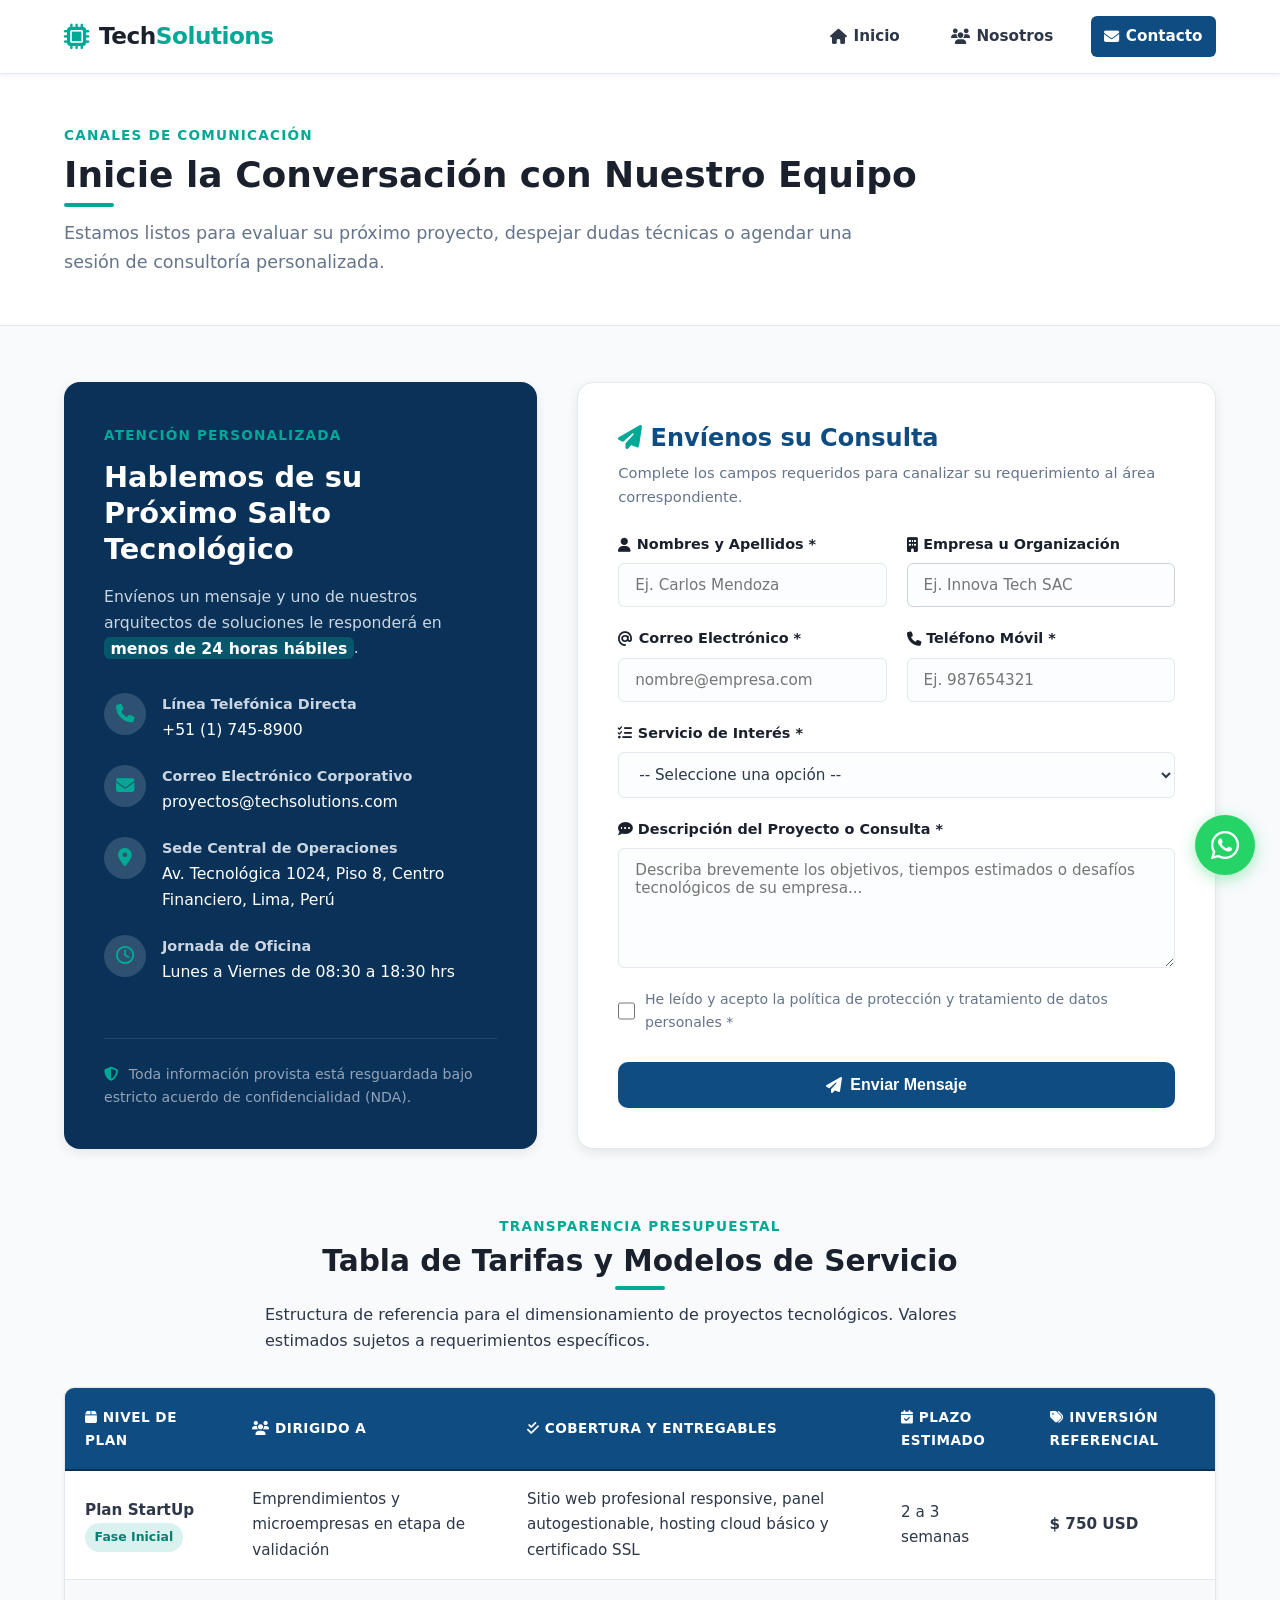
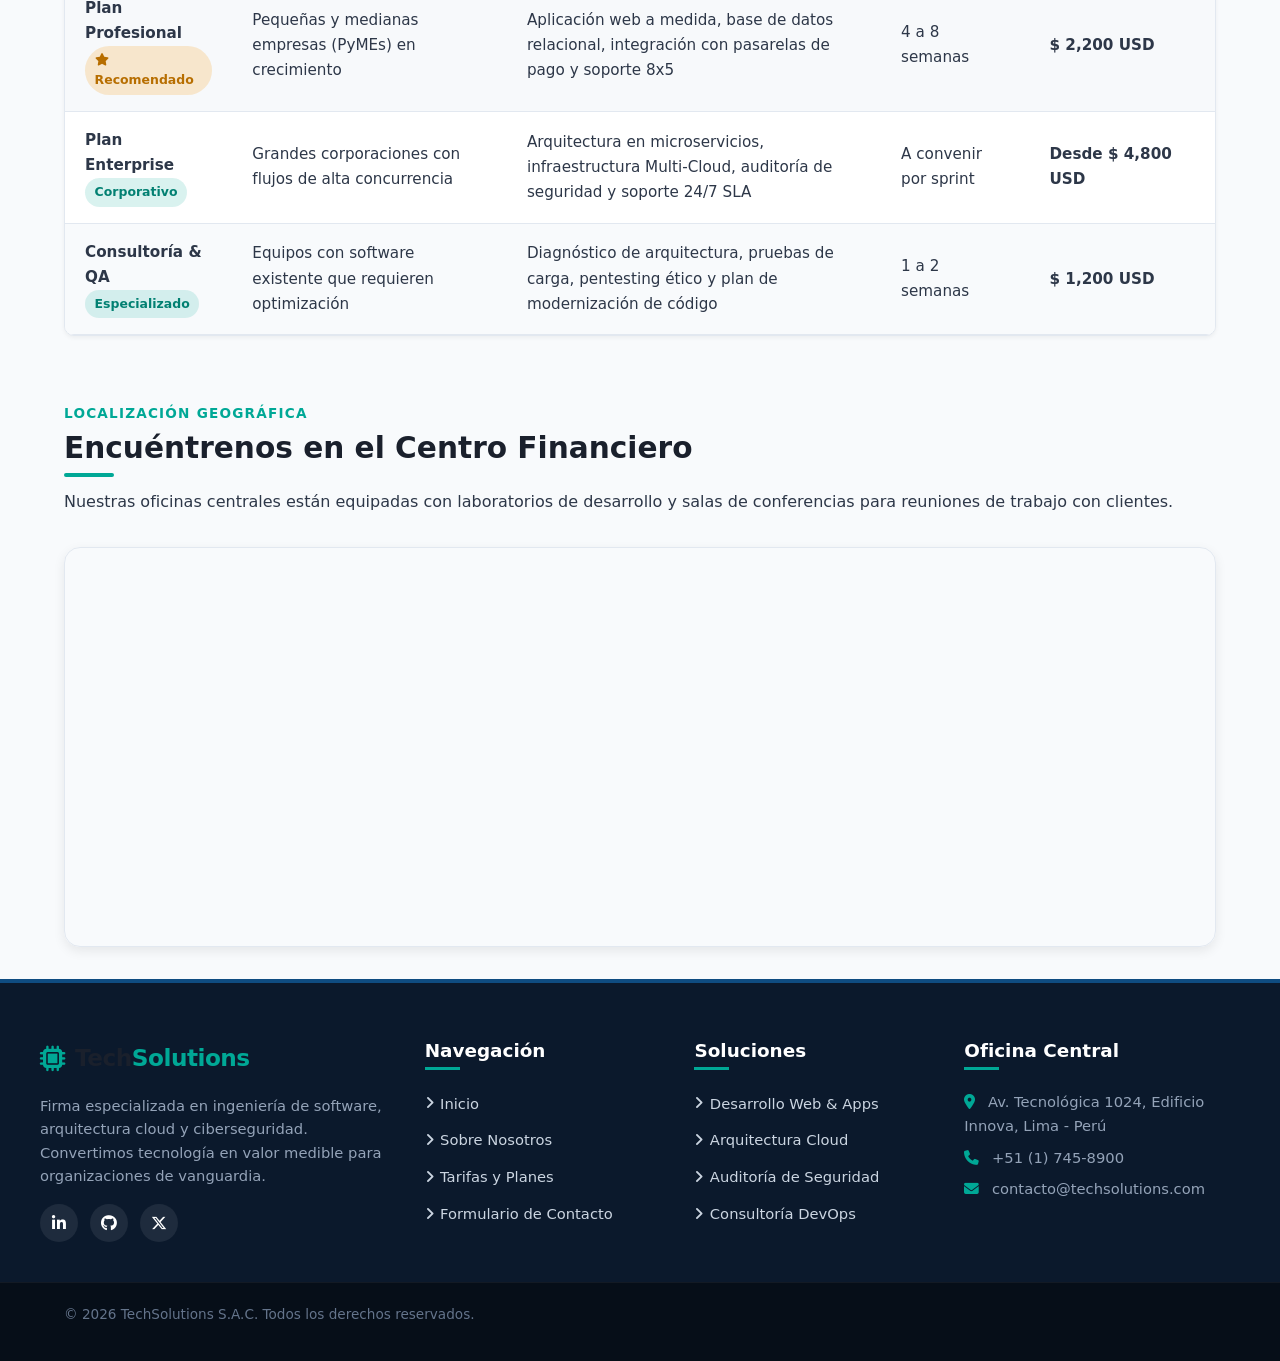
==== commit 3c18935d: "Remove W3C caption from footer in all pages" ====
--- a/proyecto-web/contacto.html
+++ b/proyecto-web/contacto.html
@@ -429,7 +429,6 @@
     <div class="footer-bottom">
       <div class="container footer-bottom-content">
         <p>&copy; 2026 TechSolutions S.A.C. Todos los derechos reservados.</p>
-        <p>Desarrollado bajo estándares W3C Semánticos y Diseño Adaptable (HTML5 &amp; CSS3).</p>
       </div>
     </div>
   </footer>
